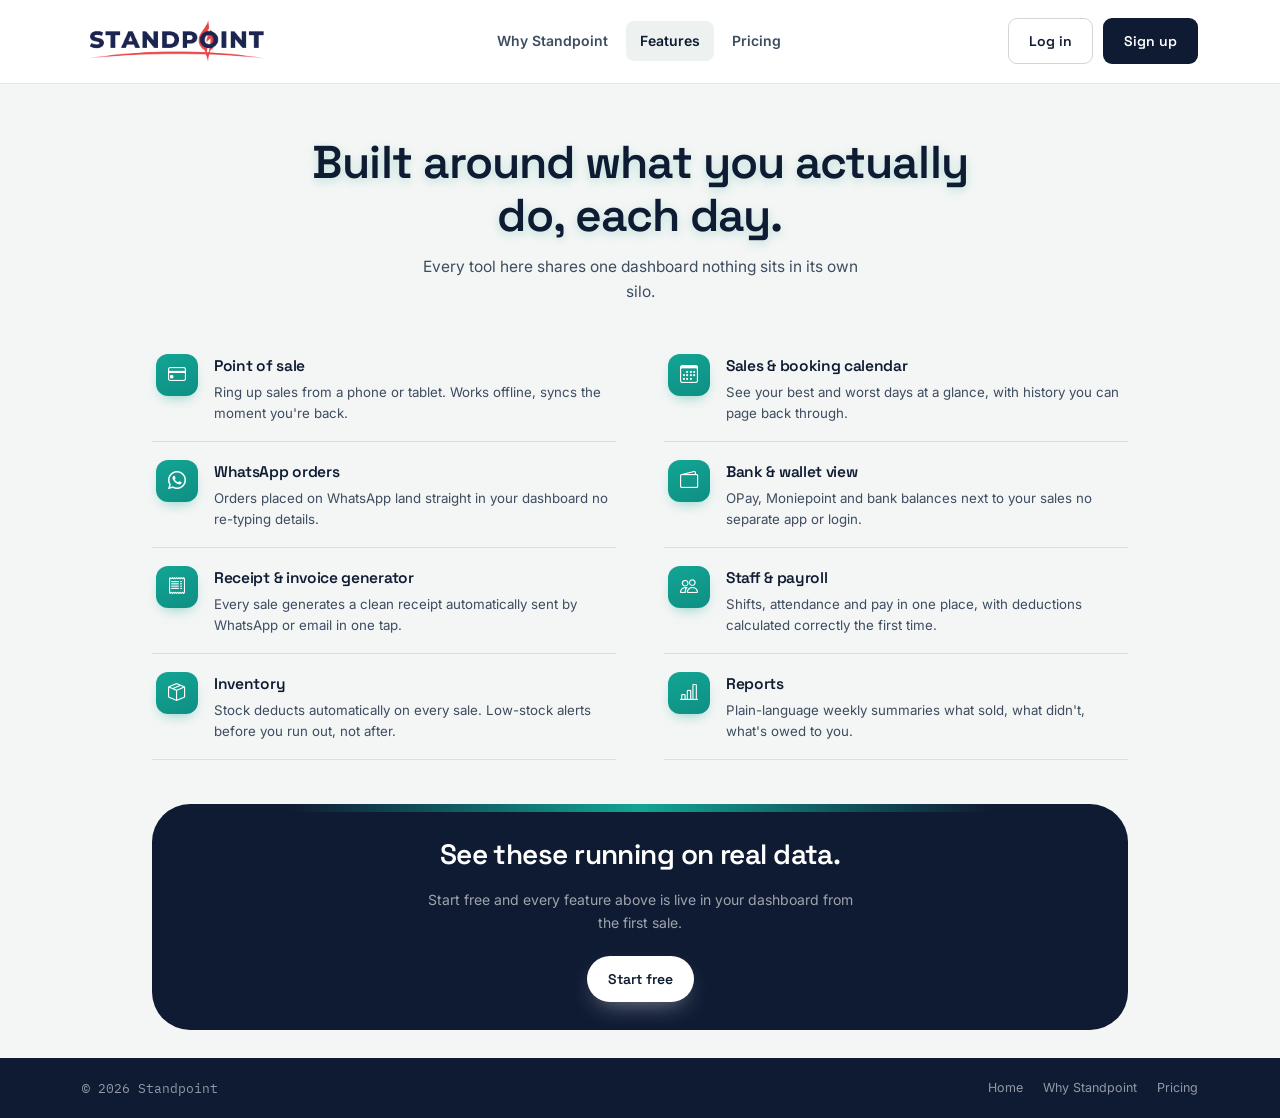
==== feature.html @ 3ea0dadc "workings" ====
<!DOCTYPE html>
<html lang="en">
<head>
<meta charset="UTF-8">
<meta name="viewport" content="width=device-width, initial-scale=1.0">
<title>Features  everything inside Standpoint</title>
<link rel="preconnect" href="https://fonts.googleapis.com">
<link rel="preconnect" href="https://fonts.gstatic.com" crossorigin>
<link href="https://fonts.googleapis.com/css2?family=Space+Grotesk:wght@400;500;600;700&family=Inter:wght@400;500;600&family=IBM+Plex+Mono:wght@400;500&display=swap" rel="stylesheet">
<link rel="stylesheet" href="https://cdn.jsdelivr.net/npm/bootstrap-icons@1.11.3/font/bootstrap-icons.css">
<link rel="stylesheet" href="feature.css">
</head>
<body>

<nav>
  <div class="wrap">
    <a href="index.html"><div class="logo-placehold"><img src="img/LOGO/Untitled design.png" alt="Standpoint Logo"></div></a>

    <div class="nav-links">
      <a href="why-standpoint.html">Why Standpoint</a>
      <a href="feature.html" class="active">Features</a>
      <a href="pricing.html">Pricing</a>
    </div>

    <div class="nav-cta">
      <a href="login.html" class="btn btn-ghost">Log in</a>
      <a href="signup.html" class="btn btn-primary">Sign up</a>
      <button type="button" class="nav-menu-btn" id="navMenuBtn" aria-label="Open menu" aria-expanded="false" aria-controls="navMobilePanel">
        <span class="nav-menu-bar"></span>
      </button>
    </div>
  </div>

  <div class="nav-mobile-panel" id="navMobilePanel">
    <a href="why-standpoint.html">Why Standpoint</a>
    <a href="feature.html" class="active">Features</a>
    <a href="pricing.html">Pricing</a>
    <div class="nav-mobile-cta">
      <a href="login.html" class="btn btn-ghost">Log in</a>
      <a href="signup.html" class="btn btn-primary">Sign up</a>
    </div>
  </div>
</nav>

<div class="wrap">
  <div class="page-hero">
    <h1>Built around what you actually do, each day.</h1>
    <p>Every tool here shares one dashboard nothing sits in its own silo.</p>
  </div>

  <div class="features-list">
    <div class="feat-col">
      <div class="feature-row">
        <div class="ffc-icon"><i class="bi bi-credit-card"></i></div>
        <div><h3>Point of sale</h3><p>Ring up sales from a phone or tablet. Works offline, syncs the moment you're back.</p></div>
      </div>
      <div class="feature-row">
        <div class="ffc-icon"><i class="bi bi-whatsapp"></i></div>
        <div><h3>WhatsApp orders</h3><p>Orders placed on WhatsApp land straight in your dashboard no re-typing details.</p></div>
      </div>
      <div class="feature-row">
        <div class="ffc-icon"><i class="bi bi-receipt"></i></div>
        <div><h3>Receipt &amp; invoice generator</h3><p>Every sale generates a clean receipt automatically sent by WhatsApp or email in one tap.</p></div>
      </div>
      <div class="feature-row">
        <div class="ffc-icon"><i class="bi bi-box-seam"></i></div>
        <div><h3>Inventory</h3><p>Stock deducts automatically on every sale. Low-stock alerts before you run out, not after.</p></div>
      </div>
    </div>

    <div class="feat-col">
      <div class="feature-row">
        <div class="ffc-icon"><i class="bi bi-calendar3"></i></div>
        <div><h3>Sales &amp; booking calendar</h3><p>See your best and worst days at a glance, with history you can page back through.</p></div>
      </div>
      <div class="feature-row">
        <div class="ffc-icon"><i class="bi bi-wallet2"></i></div>
        <div><h3>Bank &amp; wallet view</h3><p>OPay, Moniepoint and bank balances next to your sales no separate app or login.</p></div>
      </div>
      <div class="feature-row">
        <div class="ffc-icon"><i class="bi bi-people"></i></div>
        <div><h3>Staff &amp; payroll</h3><p>Shifts, attendance and pay in one place, with deductions calculated correctly the first time.</p></div>
      </div>
      <div class="feature-row">
        <div class="ffc-icon"><i class="bi bi-bar-chart-line"></i></div>
        <div><h3>Reports</h3><p>Plain-language weekly summaries what sold, what didn't, what's owed to you.</p></div>
      </div>
    </div>
  </div>

  <div class="cta-band">
    <h3>See these running on real data.</h3>
    <p>Start free and every feature above is live in your dashboard from the first sale.</p>
    <a href="startfree.html" class="btn btn-deep">Start free</a>
  </div>
</div>

<footer>
  <div class="foot-row">
    <span class="mono">© 2026 Standpoint</span>
    <div>
      <a href="index.html">Home</a>
      <a href="why-standpoint.html">Why Standpoint</a>
      <a href="pricing.html">Pricing</a>
    </div>
  </div>
</footer>
<script>
  document.addEventListener('DOMContentLoaded', function () {
  var menuBtn = document.getElementById('navMenuBtn');
  var panel = document.getElementById('navMobilePanel');
  if (!menuBtn || !panel) return;

  menuBtn.addEventListener('click', function () {
    var isOpen = panel.classList.toggle('is-open');
    menuBtn.classList.toggle('is-open', isOpen);
    menuBtn.setAttribute('aria-expanded', isOpen ? 'true' : 'false');
    menuBtn.setAttribute('aria-label', isOpen ? 'Close menu' : 'Open menu');
  });

  panel.querySelectorAll('a').forEach(function (link) {
    link.addEventListener('click', function () {
      panel.classList.remove('is-open');
      menuBtn.classList.remove('is-open');
      menuBtn.setAttribute('aria-expanded', 'false');
      menuBtn.setAttribute('aria-label', 'Open menu');
    });
  });
});
</script>
<script src="feature.js" defer></script>
</body>
</html>
---- feature.css ----
:root{
  --ink:#0F1B33; --ink-deep:#081127; --teal:#12A594; --teal-2:#0F8F84; --teal-light:#E1F5EE;
  --paper:#F4F6F5; --paper-card:#FFFFFF; --paper-alt:#EDF1EF; --slate:#3E4C60;
  --line:rgba(15,27,51,0.10); --line-strong:rgba(15,27,51,0.18);
}
*{box-sizing:border-box; margin:0; padding:0;}
html{scroll-behavior:smooth;}
body{background:var(--paper); color:var(--ink); font-family:'Inter',sans-serif; line-height:1.6;}
h1,h2,h3{font-family:'Space Grotesk',sans-serif; font-weight:600; letter-spacing:-0.02em; color:var(--ink);}
a{color:inherit; text-decoration:none;}
.mono{font-family:'IBM Plex Mono',monospace;}
.wrap{max-width:1040px; margin:0 auto; padding:0 32px;}

/* ---------- NAV ---------- */
nav{position:sticky; top:0; z-index:50; background:var(--paper-card); border-bottom:1px solid var(--line);}
nav .wrap{max-width:1180px; display:flex; align-items:center; justify-content:space-between; height:82px;}
.logo-placehold{display:flex; align-items:center; height:44px; max-width:190px; transition:height .2s ease;}
.logo-placehold img{height:100%; width:auto; max-width:100%; object-fit:contain;}
.nav-links{display:flex; gap:4px; font-size:14px; font-weight:600;}
.nav-links a{color:var(--slate); padding:9px 14px; border-radius:8px; transition:all .15s ease;}
.nav-links a:hover, .nav-links a.active{color:var(--ink); background:var(--paper-alt);}
.nav-cta{display:flex; align-items:center; gap:10px;}

.btn{display:inline-flex; align-items:center; justify-content:center; gap:8px; font-family:'Space Grotesk',sans-serif; font-weight:600; font-size:14px; padding:11px 20px; border-radius:9px; cursor:pointer; border:1.5px solid transparent; transition:opacity .15s ease; white-space:nowrap;}
.btn:hover{opacity:.85;}
.btn-primary{background:var(--ink); color:#fff;}
.btn-ghost{color:var(--ink); border-color:var(--line-strong);}
.btn-deep{background:var(--ink); color:#fff; border-radius:999px; box-shadow:0 10px 24px -10px rgba(240, 241, 243, 0.541);}

/* mobile nav toggle */
.nav-menu-btn{display:none; align-items:center; justify-content:center; width:38px; height:38px; border:1px solid var(--line-strong); border-radius:8px; background:#fff; cursor:pointer; padding:0;}
.nav-menu-bar,.nav-menu-bar::before,.nav-menu-bar::after{content:'';display:block;width:16px;height:2px;background:var(--ink);border-radius:2px;position:relative;transition:transform .2s ease,background .2s ease;}
.nav-menu-bar::before{position:absolute;top:-5px;} .nav-menu-bar::after{position:absolute;top:5px;}
.nav-menu-btn.is-open .nav-menu-bar{background:transparent white;}
.nav-menu-btn.is-open .nav-menu-bar::before{transform:translateY(5px) rotate(45deg);}
.nav-menu-btn.is-open .nav-menu-bar::after{transform:translateY(-5px) rotate(-45deg);}
.nav-mobile-panel{max-height:0; overflow:hidden; background:var(--paper-card); border-bottom:1px solid transparent; transition:max-height .3s ease, border-color .3s ease;}
.nav-mobile-panel.is-open{max-height:260px; border-bottom-color:var(--line);}
.nav-mobile-panel a{display:block; padding:13px 32px; font-size:14.5px; font-weight:600; color:var(--slate); border-top:1px solid var(--line);}
.nav-mobile-panel a.active{color:var(--ink);}
.nav-mobile-cta{display:flex; gap:10px; padding:13px 32px 18px;}
.nav-mobile-cta .btn{flex:1; justify-content:center;}

@media (max-width:860px){
  .nav-links{display:none;}
  .nav-menu-btn{display:flex;}
  .btn-ghost{display:none;}
}
@media (max-width:520px){
  nav .wrap{height:66px;}
  .logo-placehold{height:32px;}
}

/* ---------- HERO ---------- */
.page-hero{padding:52px 0 40px; text-align:center;}
.page-hero h1{font-size:clamp(28px,4.2vw,46px); line-height:1.16; max-width:680px; margin:0 auto 12px; text-shadow: 0 3px 10px rgba(18, 165, 148, 0.25);
}
.page-hero p{font-size:15.5px; color:var(--slate); max-width:460px; margin:0 auto;}

/* ---------- FEATURE LIST — editorial rows, not boxed cards ---------- */
.features-list{
  display:grid; grid-template-columns:1fr 1fr; column-gap:48px;
  padding:8px 0 44px;
}
.feature-row{
  display:flex; gap:16px; align-items:flex-start;
  padding:18px 4px; border-bottom:1px solid var(--line);
  transition:background .18s ease;
}
.feat-col .feature-row:first-child{padding-top:2px;}
.feature-row:hover{background:rgba(18,165,148,0.035);}

.ffc-icon{
  width:42px; height:42px; border-radius:12px; flex-shrink:0;
  background:linear-gradient(155deg, var(--teal), var(--teal-2));
  color:#fff; display:flex; align-items:center; justify-content:center; font-size:18px;
  box-shadow:0 6px 14px -6px rgba(18,165,148,0.55);
  transition:transform .18s ease;
}
.feature-row:hover .ffc-icon{ transform:scale(1.06); }

.feature-row h3{font-size:15.5px; margin-bottom:3px;}
.feature-row p{font-size:13.3px; color:var(--slate); line-height:1.55;}

@media (max-width:860px){
  .features-list{grid-template-columns:1fr; column-gap:0;}
}

/* ---------- CTA BAND ---------- */
.cta-band{
  position:relative; background:var(--ink); border-radius:38px; padding:28px 22px;
  text-align:center; margin-bottom:28px; overflow:hidden;
}
.cta-band::before{
  content:''; position:absolute; top:0; left:14%; right:14%; height:8px;
  background:linear-gradient(90deg, transparent, var(--teal), transparent);
}
.cta-band h3{
  color:#fff; font-size:clamp(20px,2.8vw,28px); margin-bottom:12px;
  display:inline-block; animation:ctaZoom 3.4s ease-in-out infinite;
}
@keyframes ctaZoom{ 0%,100%{ transform:scale(1); } 50%{ transform:scale(1.06); } }
.cta-band p{color:rgba(255,255,255,0.6); margin-bottom:22px; max-width:440px; margin-left:auto; margin-right:auto; font-size:14px;}
.cta-band .btn-deep{background:#fff; color:var(--ink);}

@media (max-width:860px){ .cta-band{padding:36px 22px;} }
@media (prefers-reduced-motion: reduce){ .cta-band h3{animation:none;} }

footer{background:var(--ink); color:rgba(255,255,255,0.55); padding:20px 0;}
.foot-row{display:flex; justify-content:space-between; align-items:center; font-size:12.5px; flex-wrap:wrap; gap:10px; max-width:1180px; margin:0 auto; padding:0 32px;}
.foot-row a{color:rgba(255,255,255,0.55); margin-left:16px;}
.foot-row a:hover{color:#fff;}
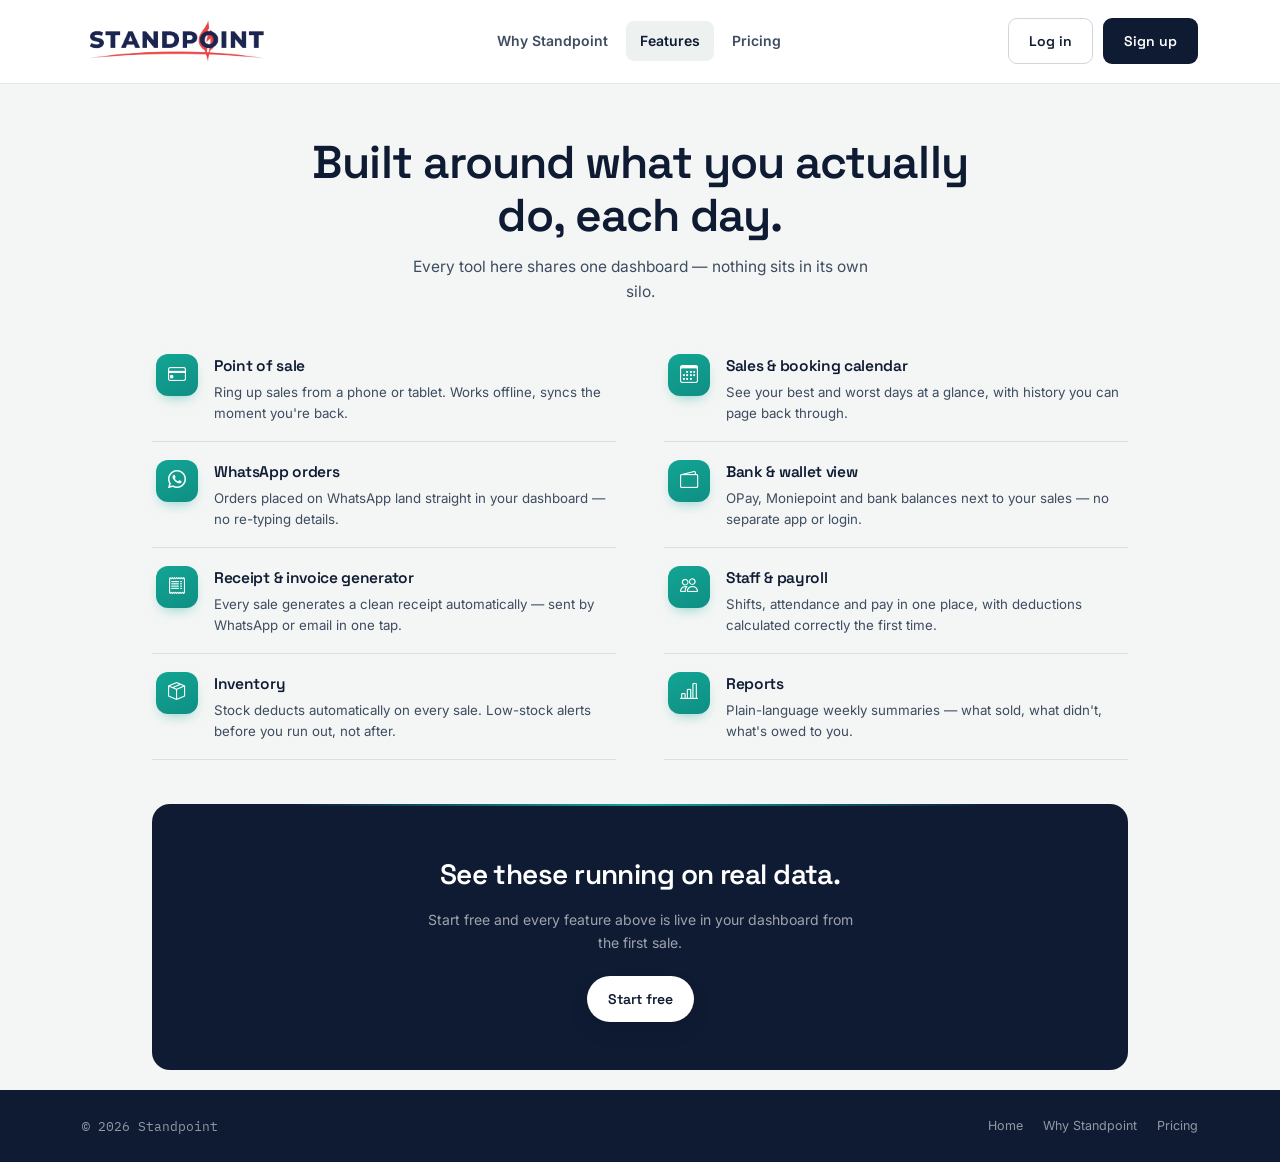
==== commit 8564a218: "feature" ====
--- a/feature.html
+++ b/feature.html
@@ -3,7 +3,7 @@
 <head>
 <meta charset="UTF-8">
 <meta name="viewport" content="width=device-width, initial-scale=1.0">
-<title>Features  everything inside Standpoint</title>
+<title>Features — everything inside Standpoint</title>
 <link rel="preconnect" href="https://fonts.googleapis.com">
 <link rel="preconnect" href="https://fonts.gstatic.com" crossorigin>
 <link href="https://fonts.googleapis.com/css2?family=Space+Grotesk:wght@400;500;600;700&family=Inter:wght@400;500;600&family=IBM+Plex+Mono:wght@400;500&display=swap" rel="stylesheet">
@@ -45,7 +45,7 @@
 <div class="wrap">
   <div class="page-hero">
     <h1>Built around what you actually do, each day.</h1>
-    <p>Every tool here shares one dashboard nothing sits in its own silo.</p>
+    <p>Every tool here shares one dashboard — nothing sits in its own silo.</p>
   </div>
 
   <div class="features-list">
@@ -56,11 +56,11 @@
       </div>
       <div class="feature-row">
         <div class="ffc-icon"><i class="bi bi-whatsapp"></i></div>
-        <div><h3>WhatsApp orders</h3><p>Orders placed on WhatsApp land straight in your dashboard no re-typing details.</p></div>
+        <div><h3>WhatsApp orders</h3><p>Orders placed on WhatsApp land straight in your dashboard — no re-typing details.</p></div>
       </div>
       <div class="feature-row">
         <div class="ffc-icon"><i class="bi bi-receipt"></i></div>
-        <div><h3>Receipt &amp; invoice generator</h3><p>Every sale generates a clean receipt automatically sent by WhatsApp or email in one tap.</p></div>
+        <div><h3>Receipt &amp; invoice generator</h3><p>Every sale generates a clean receipt automatically — sent by WhatsApp or email in one tap.</p></div>
       </div>
       <div class="feature-row">
         <div class="ffc-icon"><i class="bi bi-box-seam"></i></div>
@@ -75,7 +75,7 @@
       </div>
       <div class="feature-row">
         <div class="ffc-icon"><i class="bi bi-wallet2"></i></div>
-        <div><h3>Bank &amp; wallet view</h3><p>OPay, Moniepoint and bank balances next to your sales no separate app or login.</p></div>
+        <div><h3>Bank &amp; wallet view</h3><p>OPay, Moniepoint and bank balances next to your sales — no separate app or login.</p></div>
       </div>
       <div class="feature-row">
         <div class="ffc-icon"><i class="bi bi-people"></i></div>
@@ -83,7 +83,7 @@
       </div>
       <div class="feature-row">
         <div class="ffc-icon"><i class="bi bi-bar-chart-line"></i></div>
-        <div><h3>Reports</h3><p>Plain-language weekly summaries what sold, what didn't, what's owed to you.</p></div>
+        <div><h3>Reports</h3><p>Plain-language weekly summaries — what sold, what didn't, what's owed to you.</p></div>
       </div>
     </div>
   </div>
--- a/feature.css
+++ b/feature.css
@@ -25,13 +25,13 @@
 .btn:hover{opacity:.85;}
 .btn-primary{background:var(--ink); color:#fff;}
 .btn-ghost{color:var(--ink); border-color:var(--line-strong);}
-.btn-deep{background:var(--ink); color:#fff; border-radius:999px; box-shadow:0 10px 24px -10px rgba(240, 241, 243, 0.541);}
+.btn-deep{background:var(--ink); color:#fff; border-radius:999px; box-shadow:0 10px 24px -10px rgba(8,17,39,0.45);}
 
 /* mobile nav toggle */
 .nav-menu-btn{display:none; align-items:center; justify-content:center; width:38px; height:38px; border:1px solid var(--line-strong); border-radius:8px; background:#fff; cursor:pointer; padding:0;}
 .nav-menu-bar,.nav-menu-bar::before,.nav-menu-bar::after{content:'';display:block;width:16px;height:2px;background:var(--ink);border-radius:2px;position:relative;transition:transform .2s ease,background .2s ease;}
 .nav-menu-bar::before{position:absolute;top:-5px;} .nav-menu-bar::after{position:absolute;top:5px;}
-.nav-menu-btn.is-open .nav-menu-bar{background:transparent white;}
+.nav-menu-btn.is-open .nav-menu-bar{background:transparent;}
 .nav-menu-btn.is-open .nav-menu-bar::before{transform:translateY(5px) rotate(45deg);}
 .nav-menu-btn.is-open .nav-menu-bar::after{transform:translateY(-5px) rotate(-45deg);}
 .nav-mobile-panel{max-height:0; overflow:hidden; background:var(--paper-card); border-bottom:1px solid transparent; transition:max-height .3s ease, border-color .3s ease;}
@@ -51,11 +51,19 @@
   .logo-placehold{height:32px;}
 }
 
-/* ---------- HERO ---------- */
+/* ---------- HERO — heading slides in from the side, subtext drops from the top ---------- */
 .page-hero{padding:52px 0 40px; text-align:center;}
-.page-hero h1{font-size:clamp(28px,4.2vw,46px); line-height:1.16; max-width:680px; margin:0 auto 12px; text-shadow: 0 3px 10px rgba(18, 165, 148, 0.25);
+.page-hero h1{
+  font-size:clamp(28px,4.2vw,46px); line-height:1.16; max-width:680px; margin:0 auto 12px;
+  opacity:0; animation:fromLeft .7s cubic-bezier(.16,.84,.44,1) 0s both;
 }
-.page-hero p{font-size:15.5px; color:var(--slate); max-width:460px; margin:0 auto;}
+.page-hero p{
+  font-size:15.5px; color:var(--slate); max-width:460px; margin:0 auto;
+  opacity:0; animation:fromTop .7s cubic-bezier(.16,.84,.44,1) .3s both;
+}
+@keyframes fromLeft{ from{ opacity:0; transform:translateX(-46px); } to{ opacity:1; transform:translateX(0); } }
+@keyframes fromTop{ from{ opacity:0; transform:translateY(-32px); } to{ opacity:1; transform:translateY(0); } }
+@keyframes fromBottom{ from{ opacity:0; transform:translateY(40px); } to{ opacity:1; transform:translateY(0); } }
 
 /* ---------- FEATURE LIST — editorial rows, not boxed cards ---------- */
 .features-list{
@@ -66,9 +74,20 @@
   display:flex; gap:16px; align-items:flex-start;
   padding:18px 4px; border-bottom:1px solid var(--line);
   transition:background .18s ease;
+  opacity:0;
 }
 .feat-col .feature-row:first-child{padding-top:2px;}
 .feature-row:hover{background:rgba(18,165,148,0.035);}
+
+/* one at a time, alternating side / top, in reading order: Point of sale → Reports */
+.feat-col:nth-child(1) .feature-row:nth-child(1){ animation:fromLeft .7s cubic-bezier(.16,.84,.44,1) .65s both; } /* Point of sale */
+.feat-col:nth-child(1) .feature-row:nth-child(2){ animation:fromTop  .7s cubic-bezier(.16,.84,.44,1) .95s both; } /* WhatsApp orders */
+.feat-col:nth-child(1) .feature-row:nth-child(3){ animation:fromLeft .7s cubic-bezier(.16,.84,.44,1) 1.25s both; } /* Receipt & invoice generator */
+.feat-col:nth-child(1) .feature-row:nth-child(4){ animation:fromTop  .7s cubic-bezier(.16,.84,.44,1) 1.55s both; } /* Inventory */
+.feat-col:nth-child(2) .feature-row:nth-child(1){ animation:fromLeft .7s cubic-bezier(.16,.84,.44,1) 1.85s both; } /* Sales & booking calendar */
+.feat-col:nth-child(2) .feature-row:nth-child(2){ animation:fromTop  .7s cubic-bezier(.16,.84,.44,1) 2.15s both; } /* Bank & wallet view */
+.feat-col:nth-child(2) .feature-row:nth-child(3){ animation:fromLeft .7s cubic-bezier(.16,.84,.44,1) 2.45s both; } /* Staff & payroll */
+.feat-col:nth-child(2) .feature-row:nth-child(4){ animation:fromTop  .7s cubic-bezier(.16,.84,.44,1) 2.75s both; } /* Reports */
 
 .ffc-icon{
   width:42px; height:42px; border-radius:12px; flex-shrink:0;
@@ -88,25 +107,30 @@
 
 /* ---------- CTA BAND ---------- */
 .cta-band{
-  position:relative; background:var(--ink); border-radius:38px; padding:28px 22px;
-  text-align:center; margin-bottom:28px; overflow:hidden;
+  position:relative; background:var(--ink); border-radius:18px; padding:48px 32px;
+  text-align:center; margin-bottom:20px; overflow:hidden;
+  opacity:0; animation:fromBottom .75s cubic-bezier(.16,.84,.44,1) 3.15s both;
 }
 .cta-band::before{
-  content:''; position:absolute; top:0; left:14%; right:14%; height:8px;
+  content:''; position:absolute; top:0; left:14%; right:14%; height:2px;
   background:linear-gradient(90deg, transparent, var(--teal), transparent);
 }
 .cta-band h3{
   color:#fff; font-size:clamp(20px,2.8vw,28px); margin-bottom:12px;
-  display:inline-block; animation:ctaZoom 3.4s ease-in-out infinite;
+  display:inline-block; animation:ctaZoom 3.4s ease-in-out 4.0s infinite;
 }
 @keyframes ctaZoom{ 0%,100%{ transform:scale(1); } 50%{ transform:scale(1.06); } }
 .cta-band p{color:rgba(255,255,255,0.6); margin-bottom:22px; max-width:440px; margin-left:auto; margin-right:auto; font-size:14px;}
 .cta-band .btn-deep{background:#fff; color:var(--ink);}
 
 @media (max-width:860px){ .cta-band{padding:36px 22px;} }
-@media (prefers-reduced-motion: reduce){ .cta-band h3{animation:none;} }
+@media (prefers-reduced-motion: reduce){
+  .page-hero h1, .page-hero p, .feature-row, .cta-band, .cta-band h3{
+    animation:none; opacity:1; transform:none;
+  }
+}
 
-footer{background:var(--ink); color:rgba(255,255,255,0.55); padding:20px 0;}
+footer{background:var(--ink); color:rgba(255,255,255,0.55); padding:26px 0;}
 .foot-row{display:flex; justify-content:space-between; align-items:center; font-size:12.5px; flex-wrap:wrap; gap:10px; max-width:1180px; margin:0 auto; padding:0 32px;}
 .foot-row a{color:rgba(255,255,255,0.55); margin-left:16px;}
 .foot-row a:hover{color:#fff;}
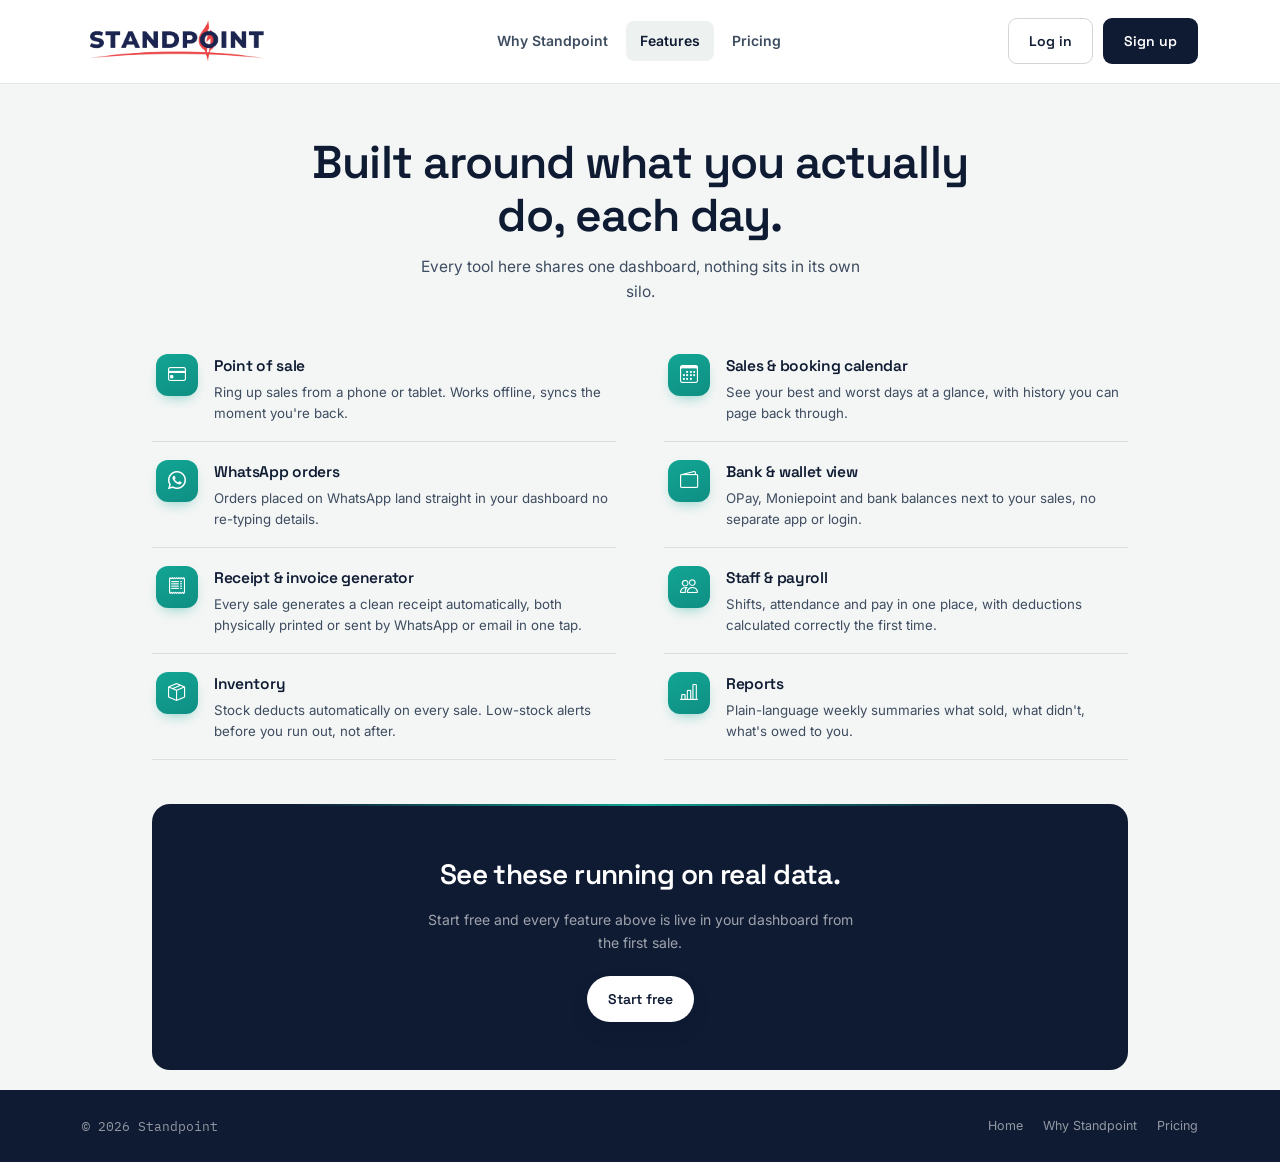
==== commit 5063fe83: "avatar script" ====
--- a/feature.html
+++ b/feature.html
@@ -45,7 +45,7 @@
 <div class="wrap">
   <div class="page-hero">
     <h1>Built around what you actually do, each day.</h1>
-    <p>Every tool here shares one dashboard — nothing sits in its own silo.</p>
+    <p>Every tool here shares one dashboard, nothing sits in its own silo.</p>
   </div>
 
   <div class="features-list">
@@ -56,11 +56,11 @@
       </div>
       <div class="feature-row">
         <div class="ffc-icon"><i class="bi bi-whatsapp"></i></div>
-        <div><h3>WhatsApp orders</h3><p>Orders placed on WhatsApp land straight in your dashboard — no re-typing details.</p></div>
+        <div><h3>WhatsApp orders</h3><p>Orders placed on WhatsApp land straight in your dashboard no re-typing details.</p></div>
       </div>
       <div class="feature-row">
         <div class="ffc-icon"><i class="bi bi-receipt"></i></div>
-        <div><h3>Receipt &amp; invoice generator</h3><p>Every sale generates a clean receipt automatically — sent by WhatsApp or email in one tap.</p></div>
+        <div><h3>Receipt &amp; invoice generator</h3><p>Every sale generates a clean receipt automatically, both physically printed or sent by WhatsApp or email in one tap.</p></div>
       </div>
       <div class="feature-row">
         <div class="ffc-icon"><i class="bi bi-box-seam"></i></div>
@@ -75,7 +75,7 @@
       </div>
       <div class="feature-row">
         <div class="ffc-icon"><i class="bi bi-wallet2"></i></div>
-        <div><h3>Bank &amp; wallet view</h3><p>OPay, Moniepoint and bank balances next to your sales — no separate app or login.</p></div>
+        <div><h3>Bank &amp; wallet view</h3><p>OPay, Moniepoint and bank balances next to your sales, no separate app or login.</p></div>
       </div>
       <div class="feature-row">
         <div class="ffc-icon"><i class="bi bi-people"></i></div>
@@ -83,7 +83,7 @@
       </div>
       <div class="feature-row">
         <div class="ffc-icon"><i class="bi bi-bar-chart-line"></i></div>
-        <div><h3>Reports</h3><p>Plain-language weekly summaries — what sold, what didn't, what's owed to you.</p></div>
+        <div><h3>Reports</h3><p>Plain-language weekly summaries what sold, what didn't, what's owed to you.</p></div>
       </div>
     </div>
   </div>
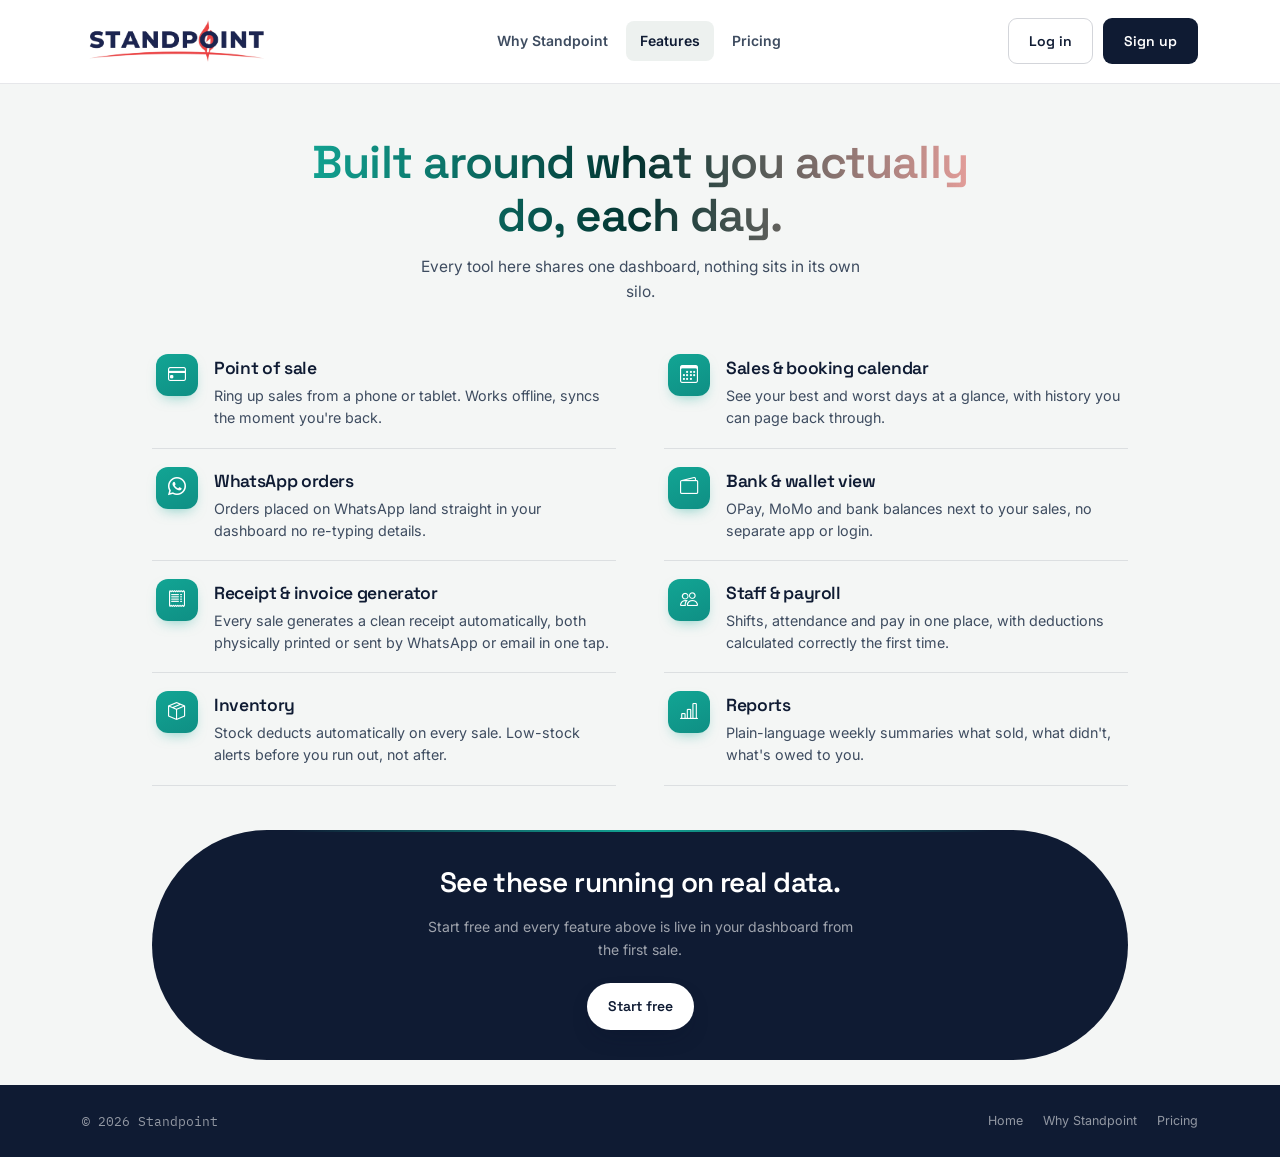
==== commit a1939366: "forward" ====
--- a/feature.html
+++ b/feature.html
@@ -44,7 +44,7 @@
 
 <div class="wrap">
   <div class="page-hero">
-    <h1>Built around what you actually do, each day.</h1>
+    <h1 class="sp-scattered-gradient">Built around what you actually do, each day.</h1>
     <p>Every tool here shares one dashboard, nothing sits in its own silo.</p>
   </div>
 
@@ -75,7 +75,7 @@
       </div>
       <div class="feature-row">
         <div class="ffc-icon"><i class="bi bi-wallet2"></i></div>
-        <div><h3>Bank &amp; wallet view</h3><p>OPay, Moniepoint and bank balances next to your sales, no separate app or login.</p></div>
+        <div><h3>Bank &amp; wallet view</h3><p>OPay, MoMo and bank balances next to your sales, no separate app or login.</p></div>
       </div>
       <div class="feature-row">
         <div class="ffc-icon"><i class="bi bi-people"></i></div>
--- a/feature.css
+++ b/feature.css
@@ -57,6 +57,16 @@
   font-size:clamp(28px,4.2vw,46px); line-height:1.16; max-width:680px; margin:0 auto 12px;
   opacity:0; animation:fromLeft .7s cubic-bezier(.16,.84,.44,1) 0s both;
 }
+.sp-scattered-gradient {
+  position: relative;
+  z-index: 10;
+  color: #0b554c; 
+  background: linear-gradient(90deg, #12A594, #033330, #e2564f88);
+  -webkit-background-clip: text;
+  background-clip: text;
+  -webkit-text-fill-color: transparent;
+  
+}
 .page-hero p{
   font-size:15.5px; color:var(--slate); max-width:460px; margin:0 auto;
   opacity:0; animation:fromTop .7s cubic-bezier(.16,.84,.44,1) .3s both;
@@ -87,7 +97,7 @@
 .feat-col:nth-child(2) .feature-row:nth-child(1){ animation:fromLeft .7s cubic-bezier(.16,.84,.44,1) 1.85s both; } /* Sales & booking calendar */
 .feat-col:nth-child(2) .feature-row:nth-child(2){ animation:fromTop  .7s cubic-bezier(.16,.84,.44,1) 2.15s both; } /* Bank & wallet view */
 .feat-col:nth-child(2) .feature-row:nth-child(3){ animation:fromLeft .7s cubic-bezier(.16,.84,.44,1) 2.45s both; } /* Staff & payroll */
-.feat-col:nth-child(2) .feature-row:nth-child(4){ animation:fromTop  .7s cubic-bezier(.16,.84,.44,1) 2.75s both; } /* Reports */
+.feat-col:nth-child(2) .feature-row:nth-child(4){ animation:fromTop  .7s cubic-bezier(.16,.84,.44,1) 2.78s both; } /* Reports */
 
 .ffc-icon{
   width:42px; height:42px; border-radius:12px; flex-shrink:0;
@@ -98,8 +108,8 @@
 }
 .feature-row:hover .ffc-icon{ transform:scale(1.06); }
 
-.feature-row h3{font-size:15.5px; margin-bottom:3px;}
-.feature-row p{font-size:13.3px; color:var(--slate); line-height:1.55;}
+.feature-row h3{font-size:17.5px; margin-bottom:3px;}
+.feature-row p{font-size:14.3px; color:var(--slate); line-height:1.55;}
 
 @media (max-width:860px){
   .features-list{grid-template-columns:1fr; column-gap:0;}
@@ -107,8 +117,8 @@
 
 /* ---------- CTA BAND ---------- */
 .cta-band{
-  position:relative; background:var(--ink); border-radius:18px; padding:48px 32px;
-  text-align:center; margin-bottom:20px; overflow:hidden;
+  position:relative; background:var(--ink); border-radius:180px; padding:30px 30px;
+  text-align:center; margin-bottom:25px; overflow:hidden;
   opacity:0; animation:fromBottom .75s cubic-bezier(.16,.84,.44,1) 3.15s both;
 }
 .cta-band::before{
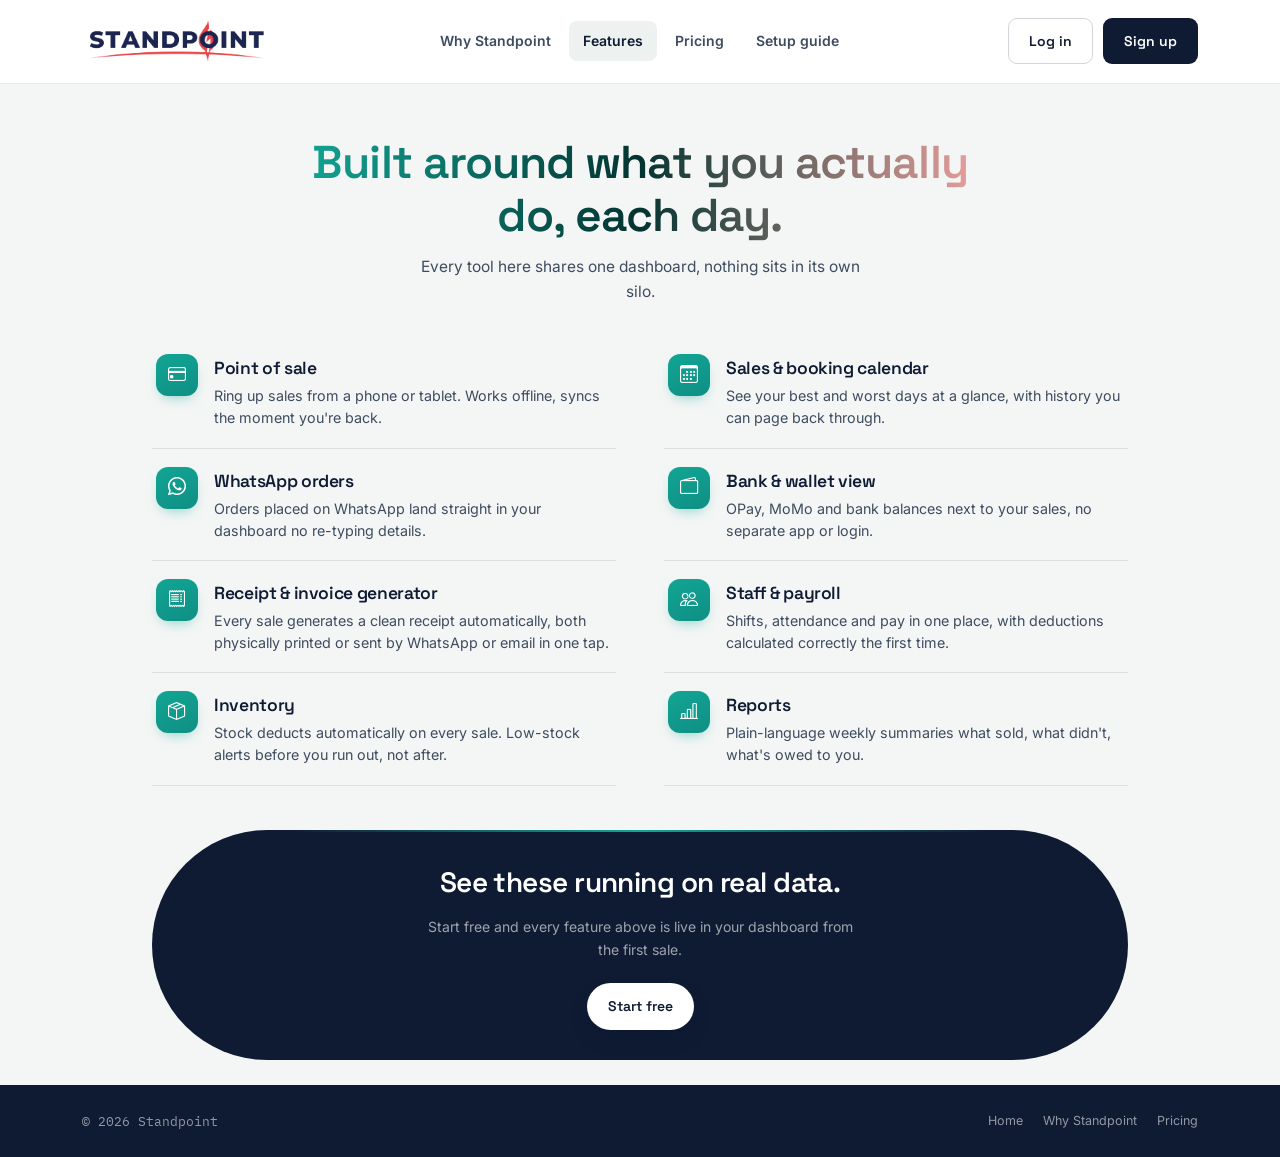
==== commit 81722ab3: "SAZ" ====
--- a/feature.html
+++ b/feature.html
@@ -8,7 +8,7 @@
 <link rel="preconnect" href="https://fonts.gstatic.com" crossorigin>
 <link href="https://fonts.googleapis.com/css2?family=Space+Grotesk:wght@400;500;600;700&family=Inter:wght@400;500;600&family=IBM+Plex+Mono:wght@400;500&display=swap" rel="stylesheet">
 <link rel="stylesheet" href="https://cdn.jsdelivr.net/npm/bootstrap-icons@1.11.3/font/bootstrap-icons.css">
-<link rel="stylesheet" href="feature.css">
+<link rel="stylesheet" href="css/feature.css">
 </head>
 <body>
 
@@ -17,14 +17,15 @@
     <a href="index.html"><div class="logo-placehold"><img src="img/LOGO/Untitled design.png" alt="Standpoint Logo"></div></a>
 
     <div class="nav-links">
-      <a href="why-standpoint.html">Why Standpoint</a>
-      <a href="feature.html" class="active">Features</a>
-      <a href="pricing.html">Pricing</a>
+      <a href="why-standpoint.html" class="sp-nav-link">Why Standpoint</a>
+      <a href="feature.html" class="active sp-nav-link">Features</a>
+      <a href="pricing.html" class="sp-nav-link" >Pricing</a>
+      <a href="workings.html" class="sp-nav-link">Setup guide</a>
     </div>
 
     <div class="nav-cta">
-      <a href="login.html" class="btn btn-ghost">Log in</a>
-      <a href="signup.html" class="btn btn-primary">Sign up</a>
+      <a href="login.html" class="btn btn-ghost sp-nav-link">Log in</a>
+      <a href="signup.html" class="btn btn-primary sp-nav-link">Sign up</a>
       <button type="button" class="nav-menu-btn" id="navMenuBtn" aria-label="Open menu" aria-expanded="false" aria-controls="navMobilePanel">
         <span class="nav-menu-bar"></span>
       </button>
@@ -32,12 +33,12 @@
   </div>
 
   <div class="nav-mobile-panel" id="navMobilePanel">
-    <a href="why-standpoint.html">Why Standpoint</a>
-    <a href="feature.html" class="active">Features</a>
-    <a href="pricing.html">Pricing</a>
+    <a href="why-standpoint.html" class="sp-nav-link">Why Standpoint</a>
+    <a href="feature.html" class="active sp-nav-link">Features</a>
+    <a href="pricing.html" class="sp-nav-link">Pricing</a>
     <div class="nav-mobile-cta">
-      <a href="login.html" class="btn btn-ghost">Log in</a>
-      <a href="signup.html" class="btn btn-primary">Sign up</a>
+      <a href="login.html" class="btn btn-ghost sp-nav-link">Log in</a>
+      <a href="signup.html" class="btn btn-primary sp-nav-link">Sign up</a>
     </div>
   </div>
 </nav>
--- a/css/feature.css
+++ b/css/feature.css
@@ -0,0 +1,146 @@
+:root{
+  --ink:#0F1B33; --ink-deep:#081127; --teal:#12A594; --teal-2:#0F8F84; --teal-light:#E1F5EE;
+  --paper:#F4F6F5; --paper-card:#FFFFFF; --paper-alt:#EDF1EF; --slate:#3E4C60;
+  --line:rgba(15,27,51,0.10); --line-strong:rgba(15,27,51,0.18);
+}
+*{box-sizing:border-box; margin:0; padding:0;}
+html{scroll-behavior:smooth;}
+body{background:var(--paper); color:var(--ink); font-family:'Inter',sans-serif; line-height:1.6;}
+h1,h2,h3{font-family:'Space Grotesk',sans-serif; font-weight:600; letter-spacing:-0.02em; color:var(--ink);}
+a{color:inherit; text-decoration:none;}
+.mono{font-family:'IBM Plex Mono',monospace;}
+.wrap{max-width:1040px; margin:0 auto; padding:0 32px;}
+
+/* ---------- NAV ---------- */
+nav{position:sticky; top:0; z-index:50; background:var(--paper-card); border-bottom:1px solid var(--line);}
+nav .wrap{max-width:1180px; display:flex; align-items:center; justify-content:space-between; height:82px;}
+.logo-placehold{display:flex; align-items:center; height:44px; max-width:190px; transition:height .2s ease;}
+.logo-placehold img{height:100%; width:auto; max-width:100%; object-fit:contain;}
+.nav-links{display:flex; gap:4px; font-size:14px; font-weight:600;}
+.nav-links a{color:var(--slate); padding:9px 14px; border-radius:8px; transition:all .15s ease;}
+.nav-links a:hover, .nav-links a.active{color:var(--ink); background:var(--paper-alt);}
+.nav-cta{display:flex; align-items:center; gap:10px;}
+
+.btn{display:inline-flex; align-items:center; justify-content:center; gap:8px; font-family:'Space Grotesk',sans-serif; font-weight:600; font-size:14px; padding:11px 20px; border-radius:9px; cursor:pointer; border:1.5px solid transparent; transition:opacity .15s ease; white-space:nowrap;}
+.btn:hover{opacity:.85;}
+.btn-primary{background:var(--ink); color:#fff;}
+.btn-ghost{color:var(--ink); border-color:var(--line-strong);}
+.btn-deep{background:var(--ink); color:#fff; border-radius:999px; box-shadow:0 10px 24px -10px rgba(8,17,39,0.45);}
+
+/* mobile nav toggle */
+.nav-menu-btn{display:none; align-items:center; justify-content:center; width:38px; height:38px; border:1px solid var(--line-strong); border-radius:8px; background:#fff; cursor:pointer; padding:0;}
+.nav-menu-bar,.nav-menu-bar::before,.nav-menu-bar::after{content:'';display:block;width:16px;height:2px;background:var(--ink);border-radius:2px;position:relative;transition:transform .2s ease,background .2s ease;}
+.nav-menu-bar::before{position:absolute;top:-5px;} .nav-menu-bar::after{position:absolute;top:5px;}
+.nav-menu-btn.is-open .nav-menu-bar{background:transparent;}
+.nav-menu-btn.is-open .nav-menu-bar::before{transform:translateY(5px) rotate(45deg);}
+.nav-menu-btn.is-open .nav-menu-bar::after{transform:translateY(-5px) rotate(-45deg);}
+.nav-mobile-panel{max-height:0; overflow:hidden; background:var(--paper-card); border-bottom:1px solid transparent; transition:max-height .3s ease, border-color .3s ease;}
+.nav-mobile-panel.is-open{max-height:260px; border-bottom-color:var(--line);}
+.nav-mobile-panel a{display:block; padding:13px 32px; font-size:14.5px; font-weight:600; color:var(--slate); border-top:1px solid var(--line);}
+.nav-mobile-panel a.active{color:var(--ink);}
+.nav-mobile-cta{display:flex; gap:10px; padding:13px 32px 18px;}
+.nav-mobile-cta .btn{flex:1; justify-content:center;}
+
+@media (max-width:860px){
+  .nav-links{display:none;}
+  .nav-menu-btn{display:flex;}
+  .btn-ghost{display:none;}
+}
+@media (max-width:520px){
+  nav .wrap{height:66px;}
+  .logo-placehold{height:32px;}
+}
+
+/* ---------- HERO — heading slides in from the side, subtext drops from the top ---------- */
+.page-hero{padding:52px 0 40px; text-align:center;}
+.page-hero h1{
+  font-size:clamp(28px,4.2vw,46px); line-height:1.16; max-width:680px; margin:0 auto 12px;
+  opacity:0; animation:fromLeft .7s cubic-bezier(.16,.84,.44,1) 0s both;
+}
+.sp-scattered-gradient {
+  position: relative;
+  z-index: 10;
+  color: #0b554c; 
+  background: linear-gradient(90deg, #12A594, #033330, #e2564f88);
+  -webkit-background-clip: text;
+  background-clip: text;
+  -webkit-text-fill-color: transparent;
+  
+}
+.page-hero p{
+  font-size:15.5px; color:var(--slate); max-width:460px; margin:0 auto;
+  opacity:0; animation:fromTop .7s cubic-bezier(.16,.84,.44,1) .3s both;
+}
+@keyframes fromLeft{ from{ opacity:0; transform:translateX(-46px); } to{ opacity:1; transform:translateX(0); } }
+@keyframes fromTop{ from{ opacity:0; transform:translateY(-32px); } to{ opacity:1; transform:translateY(0); } }
+@keyframes fromBottom{ from{ opacity:0; transform:translateY(40px); } to{ opacity:1; transform:translateY(0); } }
+
+/* ---------- FEATURE LIST — editorial rows, not boxed cards ---------- */
+.features-list{
+  display:grid; grid-template-columns:1fr 1fr; column-gap:48px;
+  padding:8px 0 44px;
+}
+.feature-row{
+  display:flex; gap:16px; align-items:flex-start;
+  padding:18px 4px; border-bottom:1px solid var(--line);
+  transition:background .18s ease;
+  opacity:0;
+}
+.feat-col .feature-row:first-child{padding-top:2px;}
+.feature-row:hover{background:rgba(18,165,148,0.035);}
+
+/* one at a time, alternating side / top, in reading order: Point of sale → Reports */
+.feat-col:nth-child(1) .feature-row:nth-child(1){ animation:fromLeft .7s cubic-bezier(.16,.84,.44,1) .65s both; } /* Point of sale */
+.feat-col:nth-child(1) .feature-row:nth-child(2){ animation:fromTop  .7s cubic-bezier(.16,.84,.44,1) .95s both; } /* WhatsApp orders */
+.feat-col:nth-child(1) .feature-row:nth-child(3){ animation:fromLeft .7s cubic-bezier(.16,.84,.44,1) 1.25s both; } /* Receipt & invoice generator */
+.feat-col:nth-child(1) .feature-row:nth-child(4){ animation:fromTop  .7s cubic-bezier(.16,.84,.44,1) 1.55s both; } /* Inventory */
+.feat-col:nth-child(2) .feature-row:nth-child(1){ animation:fromLeft .7s cubic-bezier(.16,.84,.44,1) 1.85s both; } /* Sales & booking calendar */
+.feat-col:nth-child(2) .feature-row:nth-child(2){ animation:fromTop  .7s cubic-bezier(.16,.84,.44,1) 2.15s both; } /* Bank & wallet view */
+.feat-col:nth-child(2) .feature-row:nth-child(3){ animation:fromLeft .7s cubic-bezier(.16,.84,.44,1) 2.45s both; } /* Staff & payroll */
+.feat-col:nth-child(2) .feature-row:nth-child(4){ animation:fromTop  .7s cubic-bezier(.16,.84,.44,1) 2.78s both; } /* Reports */
+
+.ffc-icon{
+  width:42px; height:42px; border-radius:12px; flex-shrink:0;
+  background:linear-gradient(155deg, var(--teal), var(--teal-2));
+  color:#fff; display:flex; align-items:center; justify-content:center; font-size:18px;
+  box-shadow:0 6px 14px -6px rgba(18,165,148,0.55);
+  transition:transform .18s ease;
+}
+.feature-row:hover .ffc-icon{ transform:scale(1.06); }
+
+.feature-row h3{font-size:17.5px; margin-bottom:3px;}
+.feature-row p{font-size:14.3px; color:var(--slate); line-height:1.55;}
+
+@media (max-width:860px){
+  .features-list{grid-template-columns:1fr; column-gap:0;}
+}
+
+/* ---------- CTA BAND ---------- */
+.cta-band{
+  position:relative; background:var(--ink); border-radius:180px; padding:30px 30px;
+  text-align:center; margin-bottom:25px; overflow:hidden;
+  opacity:0; animation:fromBottom .75s cubic-bezier(.16,.84,.44,1) 3.15s both;
+}
+.cta-band::before{
+  content:''; position:absolute; top:0; left:14%; right:14%; height:2px;
+  background:linear-gradient(90deg, transparent, var(--teal), transparent);
+}
+.cta-band h3{
+  color:#fff; font-size:clamp(20px,2.8vw,28px); margin-bottom:12px;
+  display:inline-block; animation:ctaZoom 3.4s ease-in-out 4.0s infinite;
+}
+@keyframes ctaZoom{ 0%,100%{ transform:scale(1); } 50%{ transform:scale(1.06); } }
+.cta-band p{color:rgba(255,255,255,0.6); margin-bottom:22px; max-width:440px; margin-left:auto; margin-right:auto; font-size:14px;}
+.cta-band .btn-deep{background:#fff; color:var(--ink);}
+
+@media (max-width:860px){ .cta-band{padding:36px 22px;} }
+@media (prefers-reduced-motion: reduce){
+  .page-hero h1, .page-hero p, .feature-row, .cta-band, .cta-band h3{
+    animation:none; opacity:1; transform:none;
+  }
+}
+
+footer{background:var(--ink); color:rgba(255,255,255,0.55); padding:26px 0;}
+.foot-row{display:flex; justify-content:space-between; align-items:center; font-size:12.5px; flex-wrap:wrap; gap:10px; max-width:1180px; margin:0 auto; padding:0 32px;}
+.foot-row a{color:rgba(255,255,255,0.55); margin-left:16px;}
+.foot-row a:hover{color:#fff;}
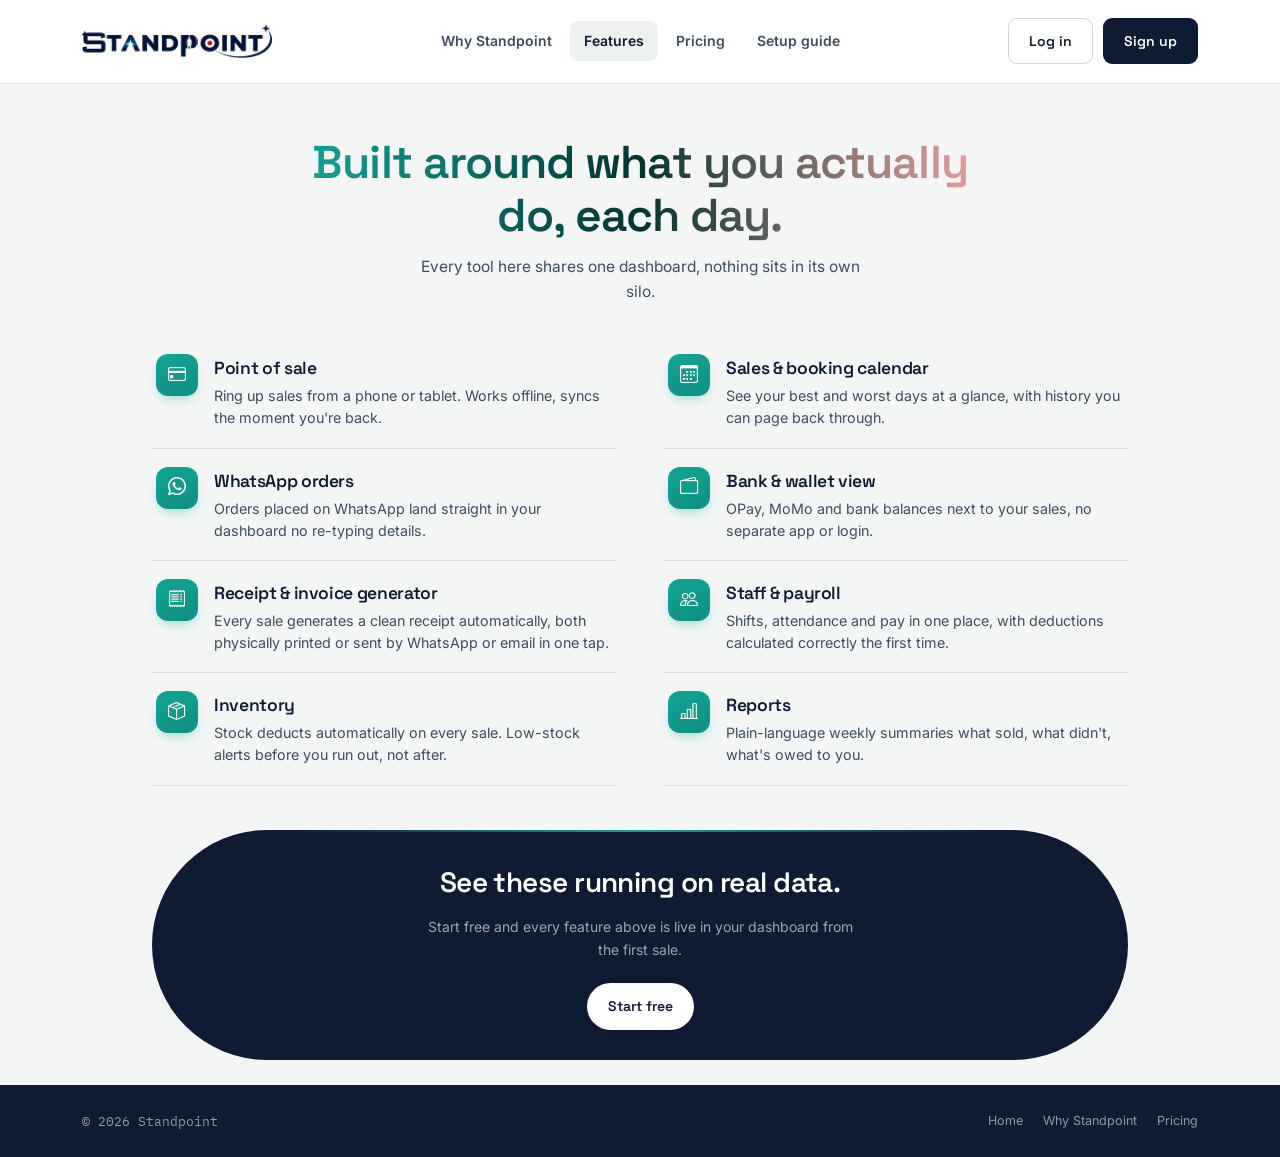
==== commit 42678732: "Well than ever" ====
--- a/feature.html
+++ b/feature.html
@@ -14,7 +14,7 @@
 
 <nav>
   <div class="wrap">
-    <a href="index.html"><div class="logo-placehold"><img src="img/LOGO/Untitled design.png" alt="Standpoint Logo"></div></a>
+    <a href="index.html"><div class="logo-placehold"><img src="img/LOGO/loggs.png" alt="Standpoint Logo"></div></a>
 
     <div class="nav-links">
       <a href="why-standpoint.html" class="sp-nav-link">Why Standpoint</a>
